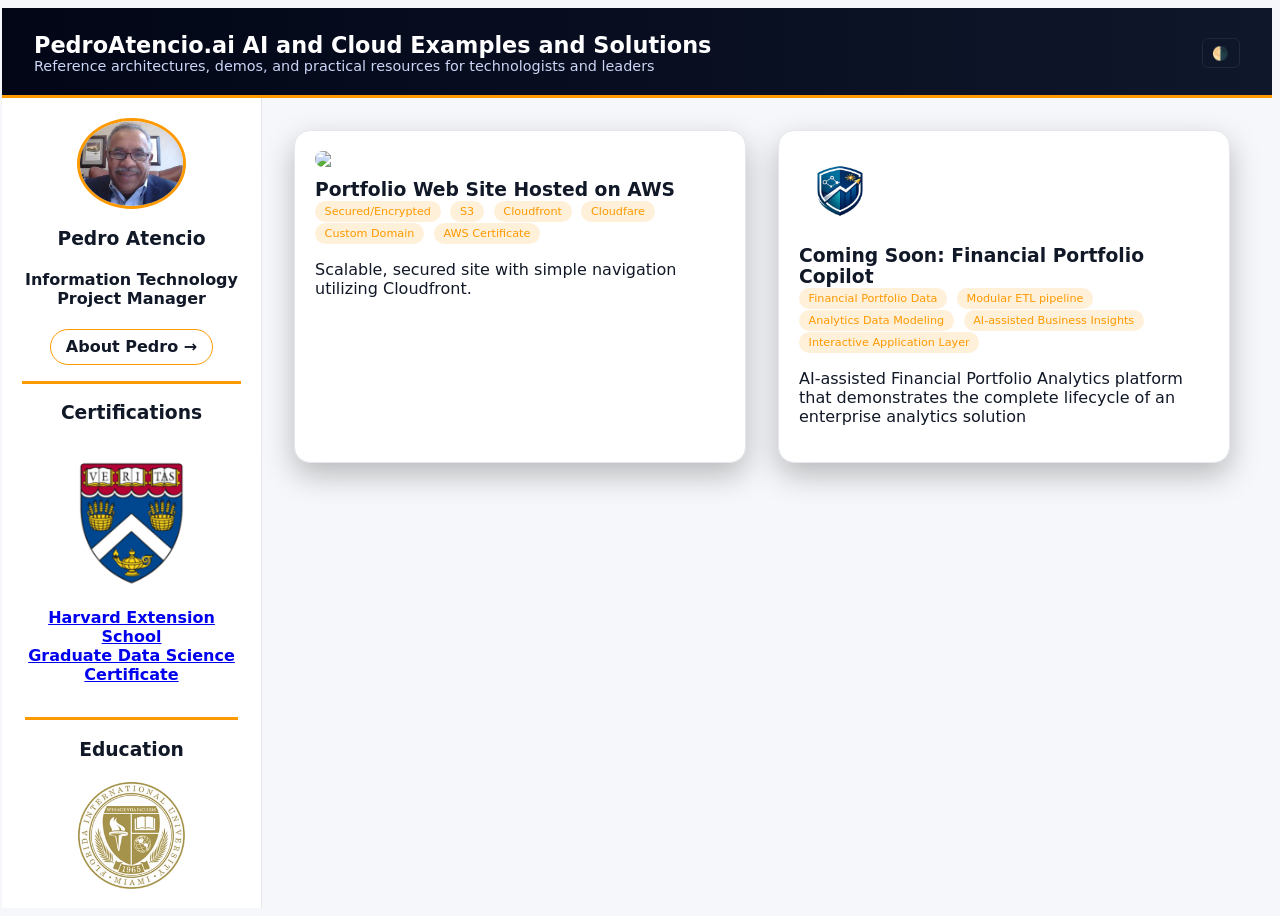
==== index.html @ a4c12444 "Initial PedroAtencio.AI website baseline" ====
<!doctype html>
<html lang="en">
  <head>
    <meta charset="UTF-8" />
    <title>PedroAtencio.AI Home</title>
    <meta name="viewport" content="width=device-width, initial-scale=1.0" />

    <link rel="stylesheet" href="css/styles.css" />

    <!-- Prevent theme flash -->
    <script>
      const theme = localStorage.getItem("theme");
      if (theme) document.documentElement.setAttribute("data-theme", theme);
    </script>
  </head>

  <body>
    <!-- Top Banner -->
    <header class="top-banner">
      <div class="banner-text">
        <h1>PedroAtencio.ai AI and Cloud Examples and Solutions</h1>
        <p>
          Reference architectures, demos, and practical resources for
          technologists and leaders
        </p>
      </div>
      <button id="theme-toggle" title="Toggle theme">🌗</button>
    </header>

    <div class="layout">
      <!-- Left Sidebar -->
      <aside class="sidebar left-sidebar">
        <section>
          <img
            src="images/profile.jpg"
            alt="Pedro Atencio photo"
            class="profile-photo"
          />

          <h3 style="text-align: center">Pedro Atencio</h3>
          <h4 style="text-align: center">
            Information Technology<br />Project Manager
          </h4>

          <div class="profile-links">
            <a
              class="bio-link"
              href="/bio/bio.html"
              aria-label="Learn more about Pedro Atencio"
            >
              About Pedro <span aria-hidden="true">→</span>
            </a>
          </div>

          <hr class="styled-line" />

          <h3 style="text-align: center">Certifications</h3>
          <div class="certifications">
            <!-- logos and links to certifications -->

            <!-- refactor: center the certifications content in a simpler and more elegant way such as CSS-->
            <table class="center-table" border="0">
              <tr>
                <td align="center">
                  <div
                    data-iframe-width="150"
                    data-iframe-height="270"
                    data-share-badge-id="ab618cfd-4761-429b-a165-e502de203070"
                    data-share-badge-host="https://www.credly.com"
                  ></div>
                  <script
                    type="text/javascript"
                    async
                    src="//cdn.credly.com/assets/utilities/embed.js"
                  ></script>
                </td>
              </tr>
              <tr>
                <td align="center">
                  <div
                    data-iframe-width="150"
                    data-iframe-height="270"
                    data-share-badge-id="4d6a7b74-8a1d-4af5-a5a0-40dae94f8fd6"
                    data-share-badge-host="https://www.credly.com"
                  ></div>
                  <script
                    type="text/javascript"
                    async
                    src="//cdn.credly.com/assets/utilities/embed.js"
                  ></script>
                </td>
              </tr>
              <tr>
                <td align="center">
                  <div
                    data-iframe-width="150"
                    data-iframe-height="270"
                    data-share-badge-id="6a0f39be-5927-431c-9cce-ddd8bdb8d7cd"
                    data-share-badge-host="https://www.credly.com"
                  ></div>
                  <script
                    type="text/javascript"
                    async
                    src="//cdn.credly.com/assets/utilities/embed.js"
                  ></script>
                </td>
              </tr>
              <tr>
                <td align="center">
                  <div
                    data-iframe-width="150"
                    data-iframe-height="270"
                    data-share-badge-id="92d1baef-35d6-44e8-af67-6367e17e5b7f"
                    data-share-badge-host="https://www.credly.com"
                  ></div>
                  <script
                    type="text/javascript"
                    async
                    src="//cdn.credly.com/assets/utilities/embed.js"
                  ></script>
                </td>
              </tr>
              <tr>
                <td>
                  <a
                    href="https://extension.harvard.edu/academics/programs/data-science-graduate-certificate/"
                    class="education-logo"
                    target="_blank"
                  >
                    <img src="images/hes-shield.png" alt="HES" />
                    <h4 style="text-align: center">
                      Harvard Extension School<br />Graduate Data Science
                      Certificate
                    </h4>
                  </a>
                </td>
              </tr>
              <tr>
                <td>
                  <hr class="styled-line" />
                  <h3 style="text-align: center">Education</h3>
                </td>
              </tr>
              <tr>
                <td>
                  <a
                    href="https://business.fiu.edu/academics/graduate/index.html"
                    class="education-logo"
                    target="_blank"
                  >
                    <img src="images/fiu-seal-sm1.png" alt="FIU" />
                    <h4 style="text-align: center">
                      Florida International University<br />Masters in Business
                      Administration
                    </h4>
                  </a>
                </td>
              </tr>
              <tr>
                <td>
                  <a
                    href="https://catalog.fiu.edu/programs/COMPSC:BS"
                    class="education-logo"
                    target="_blank"
                  >
                    <img src="images/fiu-seal-sm1.png" alt="FIU" />

                    <h4 style="text-align: center">
                      Florida International University<br />Bachelor of Computer
                      Science
                    </h4>
                  </a>
                </td>
              </tr>
              <tr>
                <td>
                  <a
                    href="https://www.mdc.edu/computerscience/"
                    class="education-logo"
                    target="_blank"
                  >
                    <img src="images/miami-dade-white-and-blue.png" alt="MDC" />
                    <h4 style="text-align: center">
                      Miami-Dade College Associate in Arts - Computer Science
                    </h4>
                  </a>
                </td>
              </tr>
            </table>
          </div>
        </section>
      </aside>

      <!-- Main Content -->
      <main class="content">
        <section class="projects-grid">
          <!-- First Project Tile-->
          <a
            href="projects/pedroatencio-ai-site/pedroatencio-ai-project.html"
            class="project-tile"
          >
            <img
              src="projects/pedroatencio-ai-site/images/pedroatencio-ai-logo.png"
              style="max-width: 20%; border-radius: 12px"
            />
            <h3>Portfolio Web Site Hosted on AWS</h3>
            <div class="tags">
              <span class="tag">Secured/Encrypted</span>
              <span class="tag">S3</span>
              <span class="tag">Cloudfront</span>
              <span class="tag">Cloudfare</span>
              <span class="tag">Custom Domain</span>
              <span class="tag">AWS Certificate</span>
            </div>
            <p>
              Scalable, secured site with simple navigation utilizing
              Cloudfront.
            </p>
          </a>

          <a
            href="projects/financial-portfolio-copilot/fpc-project.html"
            class="project-tile"
          >
            <img
              src="projects/financial-portfolio-copilot/images/fpc-logo.png"
              alt="Financial Portfolio Copilot"
              style="max-width: 20%; border-radius: 12px"
            />
            <h3>Coming Soon: Financial Portfolio Copilot</h3>
            <div class="tags">
              <span class="tag">Financial Portfolio Data</span>
              <span class="tag">Modular ETL pipeline</span>
              <span class="tag">Analytics Data Modeling</span>
              <span class="tag">AI-assisted Business Insights</span>
              <span class="tag">Interactive Application Layer</span>
            </div>
            <p>
              AI-assisted Financial Portfolio Analytics platform that
              demonstrates the complete lifecycle of an enterprise analytics
              solution
            </p>
          </a>
        </section>
      </main>
    </div>

    <script src="js/main.js" defer></script>
  </body>
</html>
---- css/styles.css ----
/* =======================
   Theme Variables
======================= */

:root {
  --bg-color: #f5f7fa;
  --text-color: #111827;
  --panel-bg: #ffffff;
  --border-color: #e5e7eb;
  --accent: #ff9900;
  --content-color: #f8f8f8; /* Standard light AWS background */
}

[data-theme="dark"] {
  --bg-color: #020617;
  --text-color: #e5e7eb;
  --panel-bg: #0f172a;
  --border-color: #1f2937;
}

/* =======================
   Base
======================= */

* {
  box-sizing: border-box;
}

body {
  /* margin: 0;*/
  font-family: system-ui, sans-serif;
  background: var(--bg-color);
  color: var(--text-color);
  overflow-x: hidden; /* prevents horizontal scroll on narrow screens */
  margin-left: 2px;
}

/* Specific style only for the page with the class "project-background" */
div.project-background {
  /*background:  var(--bg-color); */
  /* background-image: url("images/my-special-background.jpg"); */ /* Or a background image */
  /*  background-repeat: no-repeat;*/
  /* background-size: cover; */ /* Ensures the image covers the entire background */
  /* x-width: 1200px; */
  position: relative;
  margin-left: 5px;
  margin-right: 30px;
  width: 99%; /* Content takes up 100% of the width */
}

section.project-section-background {
  background: var(--bg-color);
}

/* =======================
   Top Banner (Hero)
======================= */

.top-banner {
  height: 90px; /* this makes it sticky, causes some problems with table of contents. CSS for TOC below fixes that */
  padding: 0 2rem;
  display: flex;
  align-items: center;
  justify-content: space-between;
  background: linear-gradient(90deg, #020617, #0f172a);
  color: #ffffff;
  position: sticky;
  top: 0;
  z-index: 1000;
}

.top-banner::after {
  content: "";
  position: absolute;
  bottom: 0;
  left: 0;
  width: 100%;
  height: 3px;
  background: var(--accent);
}

.banner-text h1 {
  margin: 0;
  font-size: 1.4rem;
}

.banner-text p {
  margin: 0;
  font-size: 0.9rem;
  color: #cbd5f5;
}

#theme-toggle {
  border: 1px solid #1f2937;
  background: none;
  color: #ffffff;
  border-radius: 6px;
  cursor: pointer;
  padding: 0.4rem 0.6rem;
}

/* =======================
   Layout
======================= */

.layout {
  display: grid;
  grid-template-columns: 260px 1fr 10px; /* change the right px count to 300 to enable right side bar */
  grid-template-areas: "left main right";
  min-height: calc(100vh - 90px);
}

.left-sidebar {
  grid-area: left;
}
.content {
  grid-area: main;
}
.right-sidebar {
  grid-area: right;
}

/* =======================
   Sidebars
======================= */

.sidebar {
  background: var(--panel-bg);
  padding: 1.25rem;
  border-right: 1px solid var(--border-color);
  position: sticky;
  top: 90px;
  height: calc(100vh - 90px);
  overflow-y: auto;
}

.right-sidebar {
  border-left: 1px solid var(--border-color);
  border-right: none;
  padding: 0; /* chatbot handles its own internal padding */
}

.profile-photo {
  width: 120px;
  border-radius: 50%;
  border: 3px solid var(--accent);
  margin-bottom: 0.75rem;
  max-width: 100%;
  height: auto;
  display: block;
  margin-left: auto;
  margin-right: auto;
  width: 50%; /* Optional: set a specific width, e.g., 50% or 200px */
}

/* Profile links */
.profile-links {
  display: flex;
  justify-content: center;
  margin: 0.9rem 0 1rem;
}

.bio-link {
  display: inline-flex;
  align-items: center;
  gap: 0.35rem;
  padding: 0.55rem 0.9rem;
  border: 1px solid var(--accent);
  border-radius: 999px;
  color: var(--text-color);
  text-decoration: none;
  font-weight: 700;
  line-height: 1;
  transition:
    transform 0.15s ease,
    background-color 0.15s ease,
    color 0.15s ease;
}

.bio-link:hover,
.bio-link:focus-visible {
  background: var(--accent);
  color: #111;
  transform: translateY(-1px);
  outline: none;
}

hr.styled-line {
  border: none; /* Removes default border */
  height: 3px;
  background-color: var(--accent);
}

hr.dotted-line {
  border: none; /* Removes the default solid line */
  border-top: 2px dotted; /* Creates a dotted top border */
  color: var(--accent); /* Fallback for older browsers */
  height: 2px; /* Ensures a thin line */
}

.education_logo {
  width: 50px;
  border-radius: 50%;
  margin-bottom: 0.75rem;
  max-width: 100%;
  height: auto;
  display: block;
  margin-left: auto;
  margin-right: auto;
  width: 25%; /* Optional: set a specific width, e.g., 50% or 200px */
}

.education-logo:hover {
  color: var(--accent);
}

.education-logo img {
  width: 100%;
  border-radius: 12px;
  margin-bottom: 0.75rem;
  display: block;
  margin-left: auto;
  margin-right: auto;
  width: 50%; /* Optional: set a specific width, e.g., 50% or 200px */
}

.center-text {
  text-align: center;
  /* border: 1px solid black; */
}

.center-table {
  margin-left: auto;
  margin-right: auto;
}

.equal-width-table {
  table-layout: fixed;
  text-align: center;
}

.center-image {
  display: block;
  margin-left: auto;
  margin-right: auto;
  /* width: 50%; */ /* Optional: set a specific width, e.g., 50% or 200px */
}

.profile-name {
  font-weight: 600;
  margin: 0;
}

.profile-role {
  font-size: 0.85rem;
  color: #9ca3af;
  margin-top: 0.25rem;
}

/*
.certifications img {
  width: 64px;
  margin: 0.25rem;
  border-radius: 6px;
  border: 1px solid var(--border-color);
  max-width: 100%;
  height: auto;
}

*/

.certifications img {
  display: block;
  margin-left: auto;
  margin-right: auto;
}

/*
.certifications:hover {
  color: var(--accent);
}
  */

/* =======================
   Main Content
======================= */

.content {
  padding: 2rem;
}

.content h1 {
  margin: 0;
}

.content h2 {
  margin: 0;
}

.content h3 {
  margin: 0;
}

.content h4 {
  margin: 0;
}

.content h3 {
  margin: 0;
}

.projects-grid {
  display: grid;
  grid-template-columns: repeat(auto-fill, minmax(300px, 1fr));
  gap: 2rem;
}

.project-tile {
  text-decoration: none;
  color: inherit;
  background: var(--panel-bg);
  border: 1px solid var(--border-color);
  border-radius: 16px;
  padding: 1.25rem;
  box-shadow: 0 12px 30px rgba(0, 0, 0, 0.25);
  transition:
    transform 0.2s ease,
    box-shadow 0.2s ease;
}

.project-tile:hover {
  transform: translateY(-6px);
  box-shadow: 0 20px 40px rgba(0, 0, 0, 0.35);
}

.project-tile:hover h3 {
  color: var(--accent);
}

.project-tile img {
  border-radius: 12px;
  margin-bottom: 0.75rem;
  display: block;
  height: auto;
}
/* 
.project-tile img {
  width: 100%;
  border-radius: 12px;
  margin-bottom: 0.75rem;
  display: block;
  height: auto;
}

*/

/* Tags */
.tags {
  margin-bottom: 0.5rem;
}

.tag {
  display: inline-block;
  background: rgba(255, 153, 0, 0.15);
  color: var(--accent);
  padding: 0.25rem 0.6rem;
  border-radius: 999px;
  font-size: 0.7rem;
  margin-right: 0.3rem;
}

/* =======================
   Chatbot Placeholder (legacy)
======================= */

.chatbot-placeholder {
  border: 1px dashed var(--border-color);
  padding: 1rem;
  border-radius: 12px;
  font-size: 0.85rem;
}

/* =========================
   Chatbot Panel
========================= */

.chatbot-container {
  display: flex;
  flex-direction: column;
  height: 100%;
  background: linear-gradient(180deg, var(--panel-bg), rgba(2, 6, 23, 0.95));
  border-left: 1px solid var(--border-color);
}

/* Header */
.chatbot-header {
  display: flex;
  justify-content: space-between;
  align-items: center;
  padding: 0.75rem 1rem;
  font-weight: 600;
  background: #020617;
  border-bottom: 1px solid var(--border-color);
}

.chatbot-status {
  font-size: 0.75rem;
  color: #22c55e; /* green */
}

/* Messages */
.chatbot-messages {
  flex: 1;
  padding: 1rem;
  overflow-y: auto;
  display: flex;
  flex-direction: column;
  gap: 0.75rem;
}

.chatbot-message {
  max-width: 85%;
  padding: 0.6rem 0.8rem;
  border-radius: 10px;
  font-size: 0.9rem;
  line-height: 1.4;
  word-wrap: break-word;
  overflow-wrap: anywhere;
}

.chatbot-message.bot {
  background: rgba(255, 255, 255, 0.06);
  border-left: 3px solid var(--accent);
}

.chatbot-message.user {
  align-self: flex-end;
  background: rgba(255, 153, 0, 0.15);
  color: #ffffff;
}

/* Input */
.chatbot-input {
  display: flex;
  padding: 0.75rem;
  border-top: 1px solid var(--border-color);
  background: #020617;
}

.chatbot-input input {
  flex: 1;
  background: transparent;
  border: 1px solid var(--border-color);
  color: var(--text-color);
  padding: 0.5rem 0.6rem;
  border-radius: 6px;
  font-size: 0.9rem;
  min-width: 0; /* prevents overflow in flex containers */
}

.chatbot-input input:focus {
  outline: none;
  border-color: var(--accent);
}

.chatbot-input button {
  margin-left: 0.5rem;
  background: var(--accent);
  border: none;
  color: #020617;
  padding: 0 0.75rem;
  border-radius: 6px;
  font-size: 1rem;
  cursor: pointer;
}

.chatbot-input button:hover {
  opacity: 0.9;
}

/* =======================
   Responsive
======================= */

/* to do: is this code needed?  There are comments left out from ChatGPT  */
/* Tablet: hide chatbot to keep layout clean (optional).
   If you prefer stacking chatbot on tablets too, tell me and I’ll adjust. */
@media (max-width: 1100px) {
  .layout {
    grid-template-columns: 220px 1fr;
    grid-template-areas: "left main";
  }
  .right-sidebar {
    display: none;
  }
}

/* Mobile: stack Left Sidebar -> Main -> Chatbot */
@media (max-width: 768px) {
  .layout {
    grid-template-columns: 1fr;
    grid-template-areas:
      "left"
      "main"
      "right";
  }

  /* Make sidebars behave like normal blocks on mobile */
  .sidebar {
    position: relative;
    top: auto;
    height: auto;
    overflow: visible;
    border-right: none;
  }

  /* Show left sidebar */
  .left-sidebar {
    display: block;
    border-bottom: 1px solid var(--border-color);
  }

  /* Show chatbot stacked under projects */
  .right-sidebar {
    display: block;
    border-left: none;
    border-top: 1px solid var(--border-color);
    padding: 0;
  }

  /* Tighter mobile spacing */
  .content {
    padding: 1.25rem;
  }

  .projects-grid {
    grid-template-columns: 1fr;
    gap: 1.25rem;
  }

  /* Center left-sidebar content nicely */
  .profile-photo {
    display: block;
    margin: 0 auto 0.75rem;
  }

  .profile-name,
  .profile-role {
    text-align: center;
  }

  .certifications {
    display: flex;
    justify-content: center; /* Centers content horizontally */
    align-items: center; /* Centers content vertically */
    height: 100%; /* Ensure the container has a defined height */
  }
}

/*  new code as of 1/24 to add chatbox heather style */

/* ===============================
   Chatbot Panel – Right Sidebar
   =============================== */

.chatbot-panel {
  display: flex;
  flex-direction: column;
  height: 100%;
  background: linear-gradient(180deg, #0b1220, #060a14);
  border-left: 1px solid rgba(255, 255, 255, 0.08);
}

/* Header */
.chatbot-header {
  display: flex;
  justify-content: space-between;
  align-items: center;
  padding: 12px 14px;
  background: linear-gradient(180deg, #111827, #0b1220);
  border-bottom: 1px solid rgba(255, 255, 255, 0.1);
}

.chatbot-title {
  display: flex;
  align-items: center;
  gap: 10px;
}

.chatbot-badge {
  font-size: 1.2rem;
}

.chatbot-header h2 {
  margin: 0;
  font-size: 0.95rem;
  font-weight: 600;
  color: #f9fafb; /* <-- fixes black-on-black */
}

.chatbot-subtitle {
  margin: 0;
  font-size: 0.7rem;
  color: #9ca3af;
}

/* Header actions */
.chatbot-header-actions {
  display: flex;
  align-items: center;
}

.chatbot-icon-btn {
  background: transparent;
  border: none;
  color: #9ca3af;
  font-size: 1rem;
  cursor: pointer;
}

.chatbot-icon-btn:hover {
  color: #f9fafb;
}

/* 1/24/2026 second set of code to correct the default chatbox color to match what is active on the page */

/* ===============================
   Chatbot Panel – Theme-aware
   =============================== */

/* Default (Light theme) values */
:root {
  --chat-panel-bg: #ffffff;
  --chat-panel-border: rgba(0, 0, 0, 0.1);

  --chat-header-bg: #f3f4f6;
  --chat-header-border: rgba(0, 0, 0, 0.1);

  --chat-title: #111827;
  --chat-subtitle: #6b7280;

  --chat-icon: #6b7280;
  --chat-icon-hover: #111827;
}

/* Dark theme values (matches your existing toggle that sets data-theme) */
html[data-theme="dark"] {
  --chat-panel-bg: linear-gradient(180deg, #0b1220, #060a14);
  --chat-panel-border: rgba(255, 255, 255, 0.1);

  --chat-header-bg: linear-gradient(180deg, #111827, #0b1220);
  --chat-header-border: rgba(255, 255, 255, 0.12);

  --chat-title: #f9fafb;
  --chat-subtitle: #9ca3af;

  --chat-icon: #9ca3af;
  --chat-icon-hover: #f9fafb;
}

/* Apply variables */
.chatbot-panel {
  display: flex;
  flex-direction: column;
  height: 100%;
  background: var(--chat-panel-bg);
  border-left: 1px solid var(--chat-panel-border);
}

.chatbot-header {
  display: flex;
  justify-content: space-between;
  align-items: center;
  padding: 12px 14px;
  background: var(--chat-header-bg);
  border-bottom: 1px solid var(--chat-header-border);
}

.chatbot-title {
  display: flex;
  align-items: center;
  gap: 10px;
}

.chatbot-badge {
  font-size: 1.2rem;
}

.chatbot-header h2 {
  margin: 0;
  font-size: 0.95rem;
  font-weight: 600;
  color: var(--chat-title);
}

.chatbot-subtitle {
  margin: 0;
  font-size: 0.7rem;
  color: var(--chat-subtitle);
}

.chatbot-icon-btn {
  background: transparent;
  border: none;
  color: var(--chat-icon);
  font-size: 1rem;
  cursor: pointer;
}

.chatbot-icon-btn:hover {
  color: var(--chat-icon-hover);
}

/* added to correct the black background in the chat form */

/* ===============================
   Chatbot Input / Footer – Theme-aware
   =============================== */

/* Variables */
:root {
  --chat-input-bg: #ffffff;
  --chat-input-border: #d1d5db;
  --chat-input-text: #111827;
  --chat-input-placeholder: #9ca3af;

  --chat-send-bg: #ff9900;
  --chat-send-bg-hover: #1d4ed8;
  --chat-send-text: #ffffff;

  --chat-hint-text: #6b7280;
  --chat-footer-border: rgba(0, 0, 0, 0.08);
}

html[data-theme="dark"] {
  --chat-input-bg: #0b1220;
  --chat-input-border: rgba(255, 255, 255, 0.15);
  --chat-input-text: #f9fafb;
  --chat-input-placeholder: #9ca3af;

  --chat-send-bg: #3b82f6;
  --chat-send-bg-hover: #2563eb;

  --chat-hint-text: #9ca3af;
  --chat-footer-border: rgba(255, 255, 255, 0.1);
}

/* Footer container */
.chatbot-footer {
  padding: 10px 12px;
  border-top: 1px solid var(--chat-footer-border);
  background: transparent;
}

/* Form */
.chatbot-form {
  display: flex;
  flex-direction: column;
  gap: 6px;
}

/* Text input */
.chatbot-input {
  width: 100%;
  min-height: 44px;
  resize: none;
  padding: 8px 10px;

  background: var(--chat-input-bg);
  color: var(--chat-input-text);

  border: 1px solid var(--chat-input-border);
  border-radius: 6px;

  font-size: 0.85rem;
  line-height: 1.3;
}

.chatbot-input::placeholder {
  color: var(--chat-input-placeholder);
}

.chatbot-input:focus {
  outline: none;
  border-color: #2563eb;
  box-shadow: 0 0 0 1px rgba(37, 99, 235, 0.4);
}

/* Controls row */
.chatbot-controls {
  display: flex;
  justify-content: space-between;
  align-items: center;
}

/* Hint text */
.chatbot-hint {
  font-size: 0.65rem;
  color: var(--chat-hint-text);
}

/* Send button */
.chatbot-send {
  background: var(--chat-send-bg);
  color: var(--chat-send-text);
  border: none;
  padding: 6px 12px;
  font-size: 0.75rem;
  border-radius: 6px;
  cursor: pointer;
}

.chatbot-send:hover {
  background: var(--chat-send-bg-hover);
}

/* =========================
   Table of Contents
========================= */

/* Fix TOC anchor offset for sticky top banner */
.project-background h2,
.project-background h3,
.project-background h4,
.project-section-background h2,
.project-section-background h3,
.project-section-background h4 {
  scroll-margin-top: 110px; /* 90px banner + a little breathing room */
}

.toc {
  margin-top: 1rem;
  padding: 0.9rem;
  border: 1px solid var(--border-color);
  border-radius: 12px;
  background: rgba(255, 255, 255, 0.03);
}

.toc-title {
  font-weight: 700;
  font-size: 0.85rem;
  margin-bottom: 0.6rem;
  letter-spacing: 0.03em;
}

.toc-list {
  list-style: none;
  padding: 0;
  margin: 0;
  display: grid;
  gap: 0.35rem;
}

.toc-list a {
  text-decoration: none;
  color: var(--text-color);
  border-left: 3px solid transparent;
  padding: 0.25rem 0.25rem 0.25rem 0.5rem;
  border-radius: 8px;
  transition: all 0.15s ease;
}

/* Hover accent */
.toc-list a:hover {
  color: var(--accent);
  background: rgba(255, 153, 0, 0.1);
  border-left-color: var(--accent);
}

/* Indent H3 */
.toc-list a[data-level="3"] {
  margin-left: 0.75rem;
  font-size: 0.85rem;
  opacity: 0.9;
}

/* Bottom spacing */
.toc-bottom {
  margin-top: 3rem;
}

nav a:hover {
  color: var(--accent);
  background: rgba(255, 153, 0, 0.1);
  border-left-color: var(--accent);
}

/* Centered link */
.centered-link {
  /* Changes anchor from inline to flex container */
  display: flex;

  /* Stacks the image and text vertically */
  flex-direction: column;

  /* Centers both items horizontally */
  align-items: center;

  /* Adds clean spacing between image and text */
  gap: 10px;

  /* Removes default hyperlink underline */
  text-decoration: none;

  /* Optional text styling */
  color: #333;
  font-family: sans-serif;
}
.centered-link:hover,
.centered-link:focus-visible {
  background: var(--accent);
  color: #111;
  transform: translateY(-1px);
  outline: none;
}
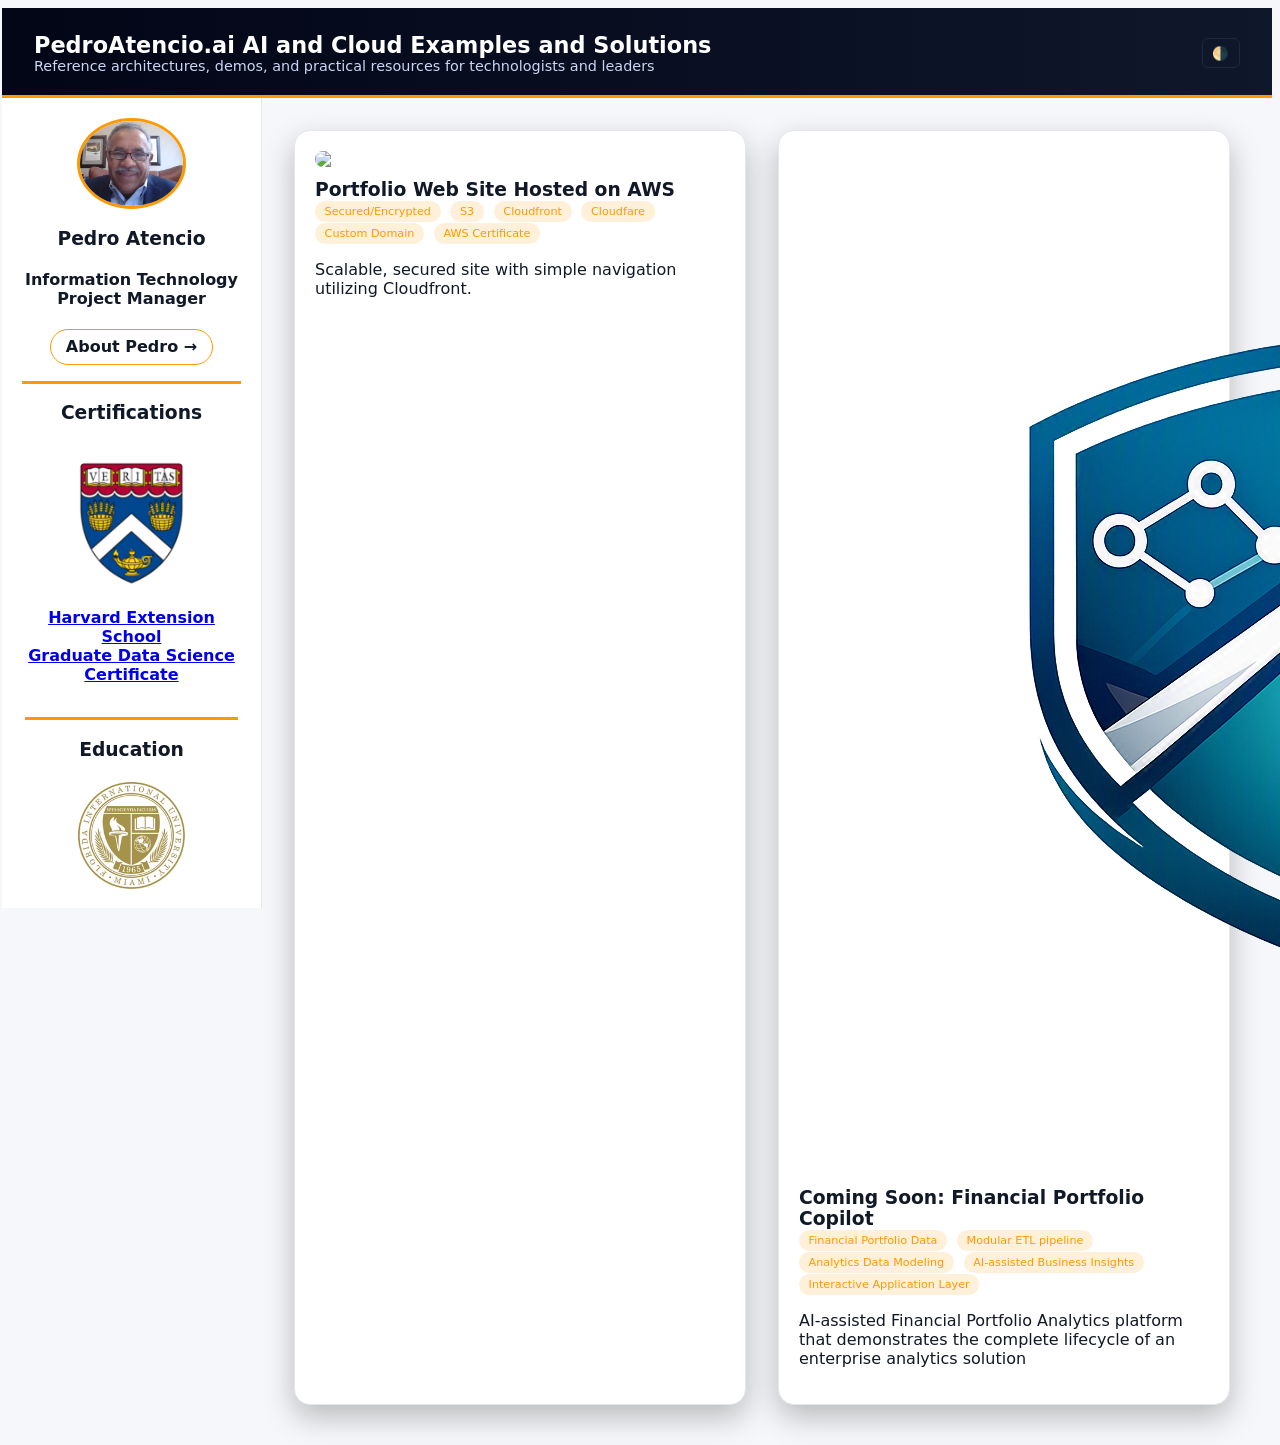
==== commit ce5a7264: "Improve responsive layout for mobile devices" ====
--- a/index.html
+++ b/index.html
@@ -201,7 +201,7 @@
           >
             <img
               src="projects/pedroatencio-ai-site/images/pedroatencio-ai-logo.png"
-              style="max-width: 20%; border-radius: 12px"
+             
             />
             <h3>Portfolio Web Site Hosted on AWS</h3>
             <div class="tags">
@@ -225,7 +225,7 @@
             <img
               src="projects/financial-portfolio-copilot/images/fpc-logo.png"
               alt="Financial Portfolio Copilot"
-              style="max-width: 20%; border-radius: 12px"
+             
             />
             <h3>Coming Soon: Financial Portfolio Copilot</h3>
             <div class="tags">
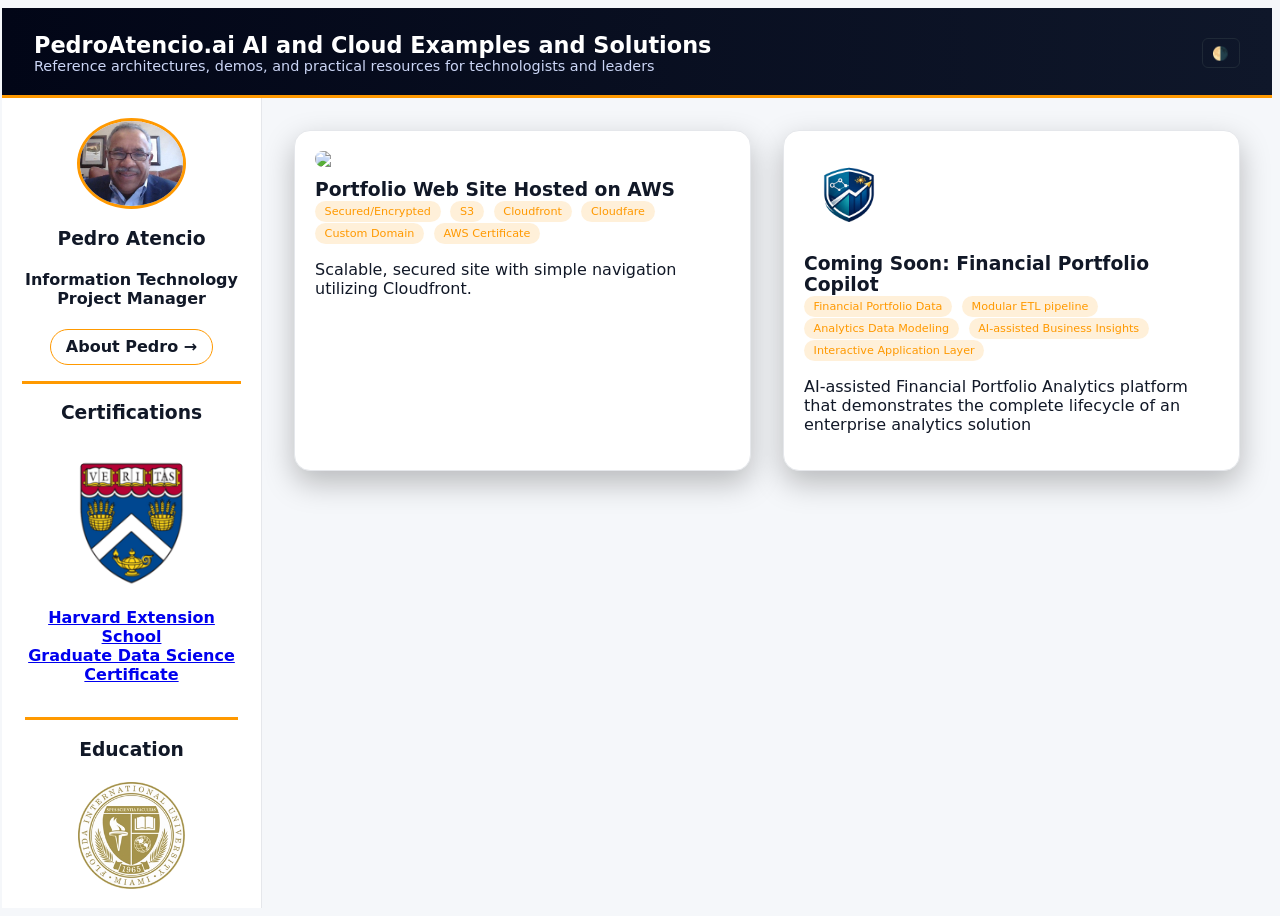
==== commit 973b1a8a: "Polish responsive layouts for mobile and tablet" ====
--- a/index.html
+++ b/index.html
@@ -54,8 +54,8 @@
 
           <hr class="styled-line" />
 
-          <h3 style="text-align: center">Certifications</h3>
-          <div class="certifications">
+          <h3 class="mobile-optional-heading" style="text-align: center">Certifications</h3>
+          <div class="certifications mobile-optional-content">
             <!-- logos and links to certifications -->
 
             <!-- refactor: center the certifications content in a simpler and more elegant way such as CSS-->
--- a/css/styles.css
+++ b/css/styles.css
@@ -26,6 +26,12 @@
   box-sizing: border-box;
 }
 
+/* Responsive media defaults */
+img {
+  max-width: 100%;
+  height: auto;
+}
+
 body {
   /* margin: 0;*/
   font-family: system-ui, sans-serif;
@@ -35,17 +41,14 @@
   margin-left: 2px;
 }
 
-/* Specific style only for the page with the class "project-background" */
+/* Project content container */
 div.project-background {
-  /*background:  var(--bg-color); */
-  /* background-image: url("images/my-special-background.jpg"); */ /* Or a background image */
-  /*  background-repeat: no-repeat;*/
-  /* background-size: cover; */ /* Ensures the image covers the entire background */
-  /* x-width: 1200px; */
   position: relative;
-  margin-left: 5px;
-  margin-right: 30px;
-  width: 99%; /* Content takes up 100% of the width */
+  width: 100%;
+  max-width: 100%;
+  min-width: 0;
+  margin: 0;
+  padding: 0 1rem;
 }
 
 section.project-section-background {
@@ -57,7 +60,8 @@
 ======================= */
 
 .top-banner {
-  height: 90px; /* this makes it sticky, causes some problems with table of contents. CSS for TOC below fixes that */
+  min-height: 90px;
+  height: auto;
   padding: 0 2rem;
   display: flex;
   align-items: center;
@@ -105,8 +109,8 @@
 
 .layout {
   display: grid;
-  grid-template-columns: 260px 1fr 10px; /* change the right px count to 300 to enable right side bar */
-  grid-template-areas: "left main right";
+  grid-template-columns: 260px minmax(0, 1fr);
+  grid-template-areas: "left main";
   min-height: calc(100vh - 90px);
 }
 
@@ -115,6 +119,7 @@
 }
 .content {
   grid-area: main;
+  min-width: 0;
 }
 .right-sidebar {
   grid-area: right;
@@ -338,10 +343,13 @@
 }
 
 .project-tile img {
+  width: 90px;
+  max-width: 30%;
+  height: auto;
+  object-fit: contain;
   border-radius: 12px;
   margin-bottom: 0.75rem;
   display: block;
-  height: auto;
 }
 /* 
 .project-tile img {
@@ -482,30 +490,36 @@
    Responsive
 ======================= */
 
-/* to do: is this code needed?  There are comments left out from ChatGPT  */
-/* Tablet: hide chatbot to keep layout clean (optional).
-   If you prefer stacking chatbot on tablets too, tell me and I’ll adjust. */
 @media (max-width: 1100px) {
   .layout {
-    grid-template-columns: 220px 1fr;
+    grid-template-columns: 220px minmax(0, 1fr);
     grid-template-areas: "left main";
   }
-  .right-sidebar {
+}
+
+@media (max-width: 768px) {
+  .top-banner {
+    min-height: 70px;
+    padding: 0.75rem 1rem;
+    gap: 0.75rem;
+  }
+
+  .banner-text h1 {
+    font-size: 1.05rem;
+    line-height: 1.25;
+  }
+
+  .banner-text p {
     display: none;
   }
-}
-
-/* Mobile: stack Left Sidebar -> Main -> Chatbot */
-@media (max-width: 768px) {
+
   .layout {
-    grid-template-columns: 1fr;
+    grid-template-columns: minmax(0, 1fr);
     grid-template-areas:
       "left"
-      "main"
-      "right";
-  }
-
-  /* Make sidebars behave like normal blocks on mobile */
+      "main";
+  }
+
   .sidebar {
     position: relative;
     top: auto;
@@ -514,31 +528,24 @@
     border-right: none;
   }
 
-  /* Show left sidebar */
   .left-sidebar {
     display: block;
     border-bottom: 1px solid var(--border-color);
   }
 
-  /* Show chatbot stacked under projects */
-  .right-sidebar {
-    display: block;
-    border-left: none;
-    border-top: 1px solid var(--border-color);
-    padding: 0;
-  }
-
-  /* Tighter mobile spacing */
   .content {
     padding: 1.25rem;
   }
 
   .projects-grid {
-    grid-template-columns: 1fr;
+    grid-template-columns: minmax(0, 1fr);
     gap: 1.25rem;
   }
 
-  /* Center left-sidebar content nicely */
+  div.project-background {
+    padding: 0 1rem;
+  }
+
   .profile-photo {
     display: block;
     margin: 0 auto 0.75rem;
@@ -551,9 +558,9 @@
 
   .certifications {
     display: flex;
-    justify-content: center; /* Centers content horizontally */
-    align-items: center; /* Centers content vertically */
-    height: 100%; /* Ensure the container has a defined height */
+    justify-content: center;
+    align-items: center;
+    height: 100%;
   }
 }
 
@@ -913,3 +920,212 @@
   transform: translateY(-1px);
   outline: none;
 }
+
+
+/* =======================
+   Pass 2 - Responsive polish
+======================= */
+
+/* Responsive project intro: hero image + technology cards */
+.project-intro-grid {
+  display: grid;
+  grid-template-columns: minmax(0, 1.1fr) minmax(340px, 0.9fr);
+  gap: 1.5rem;
+  align-items: center;
+  margin: 1rem 0 1.5rem;
+}
+
+.project-hero-panel {
+  min-width: 0;
+  text-align: center;
+}
+
+.project-hero-image {
+  display: block;
+  width: 100%;
+  max-width: 760px;
+  height: auto;
+  margin: 0 auto;
+  border-radius: 12px;
+}
+
+.project-logo-image {
+  width: min(100%, 360px);
+  object-fit: contain;
+}
+
+.technology-panel {
+  border: 1px solid var(--accent);
+  border-radius: 12px;
+  overflow: hidden;
+  background: var(--panel-bg);
+}
+
+.technology-panel-title {
+  margin: 0;
+  padding: 0.7rem 1rem;
+  background: var(--accent);
+  color: #111827;
+  text-align: center;
+  font-size: 0.95rem;
+}
+
+.technology-grid {
+  display: grid;
+  grid-template-columns: repeat(3, minmax(0, 1fr));
+  gap: 0.8rem;
+  padding: 1rem;
+}
+
+.technology-grid-compact {
+  grid-template-columns: repeat(2, minmax(0, 1fr));
+}
+
+.technology-card {
+  display: flex;
+  flex-direction: column;
+  align-items: center;
+  justify-content: center;
+  gap: 0.45rem;
+  min-width: 0;
+  padding: 0.55rem;
+  border-radius: 10px;
+  color: var(--text-color);
+  text-decoration: none;
+  text-align: center;
+  font-size: 0.8rem;
+  font-weight: 650;
+  transition: transform 0.15s ease, background 0.15s ease;
+}
+
+.technology-card:hover,
+.technology-card:focus-visible {
+  background: rgba(255, 153, 0, 0.12);
+  transform: translateY(-2px);
+  outline: none;
+}
+
+.technology-card img {
+  display: block;
+  width: 64px;
+  height: 64px;
+  object-fit: contain;
+  margin: 0 auto;
+}
+
+/* Whiteboard/Figma comparison */
+.design-comparison {
+  display: grid;
+  grid-template-columns: repeat(2, minmax(0, 1fr));
+  gap: 1rem;
+  margin: 1.25rem auto;
+}
+
+.design-comparison-title {
+  grid-column: 1 / -1;
+  margin: 0;
+  padding: 0.65rem 1rem;
+  border-radius: 10px;
+  background: var(--accent);
+  color: #111827;
+  text-align: center;
+}
+
+.design-card {
+  margin: 0;
+  padding: 0.8rem;
+  border: 1px solid var(--border-color);
+  border-radius: 12px;
+  background: var(--panel-bg);
+}
+
+.design-card figcaption {
+  margin-bottom: 0.65rem;
+  text-align: center;
+  font-weight: 700;
+}
+
+.design-card img {
+  display: block;
+  width: 100%;
+  max-height: 520px;
+  object-fit: contain;
+  margin: 0 auto;
+  border-radius: 10px;
+}
+
+/* Genuine data tables may scroll instead of forcing page width */
+.table-scroll {
+  width: 100%;
+  overflow-x: auto;
+  -webkit-overflow-scrolling: touch;
+}
+
+.project-summary-table {
+  width: 90%;
+  border-collapse: collapse;
+}
+
+.project-summary-table td {
+  padding: 0.5rem 0.65rem;
+  border-bottom: 1px solid var(--border-color);
+  vertical-align: top;
+}
+
+.prompt-example {
+  width: min(100%, 850px);
+  margin: 1rem auto;
+  padding: 1rem 1.15rem;
+  border: 1px solid #bfedd2;
+  border-left: 4px solid var(--accent);
+  border-radius: 10px;
+  background: var(--panel-bg);
+}
+
+.prompt-example p {
+  margin: 0;
+}
+
+@media (max-width: 980px) {
+  .project-intro-grid {
+    grid-template-columns: 1fr;
+  }
+
+  .technology-grid {
+    grid-template-columns: repeat(3, minmax(0, 1fr));
+  }
+}
+
+@media (max-width: 700px) {
+  .design-comparison {
+    grid-template-columns: 1fr;
+  }
+
+  .technology-grid {
+    grid-template-columns: repeat(2, minmax(0, 1fr));
+  }
+
+  .project-summary-table {
+    width: 100%;
+  }
+
+  /* Keep mobile visitors focused on project content; credentials remain on Bio page. */
+  .mobile-optional-heading,
+  .mobile-optional-content {
+    display: none;
+  }
+}
+
+@media (max-width: 430px) {
+  .technology-grid,
+  .technology-grid-compact {
+    grid-template-columns: repeat(2, minmax(0, 1fr));
+    padding: 0.75rem;
+    gap: 0.55rem;
+  }
+
+  .technology-card img {
+    width: 52px;
+    height: 52px;
+  }
+}
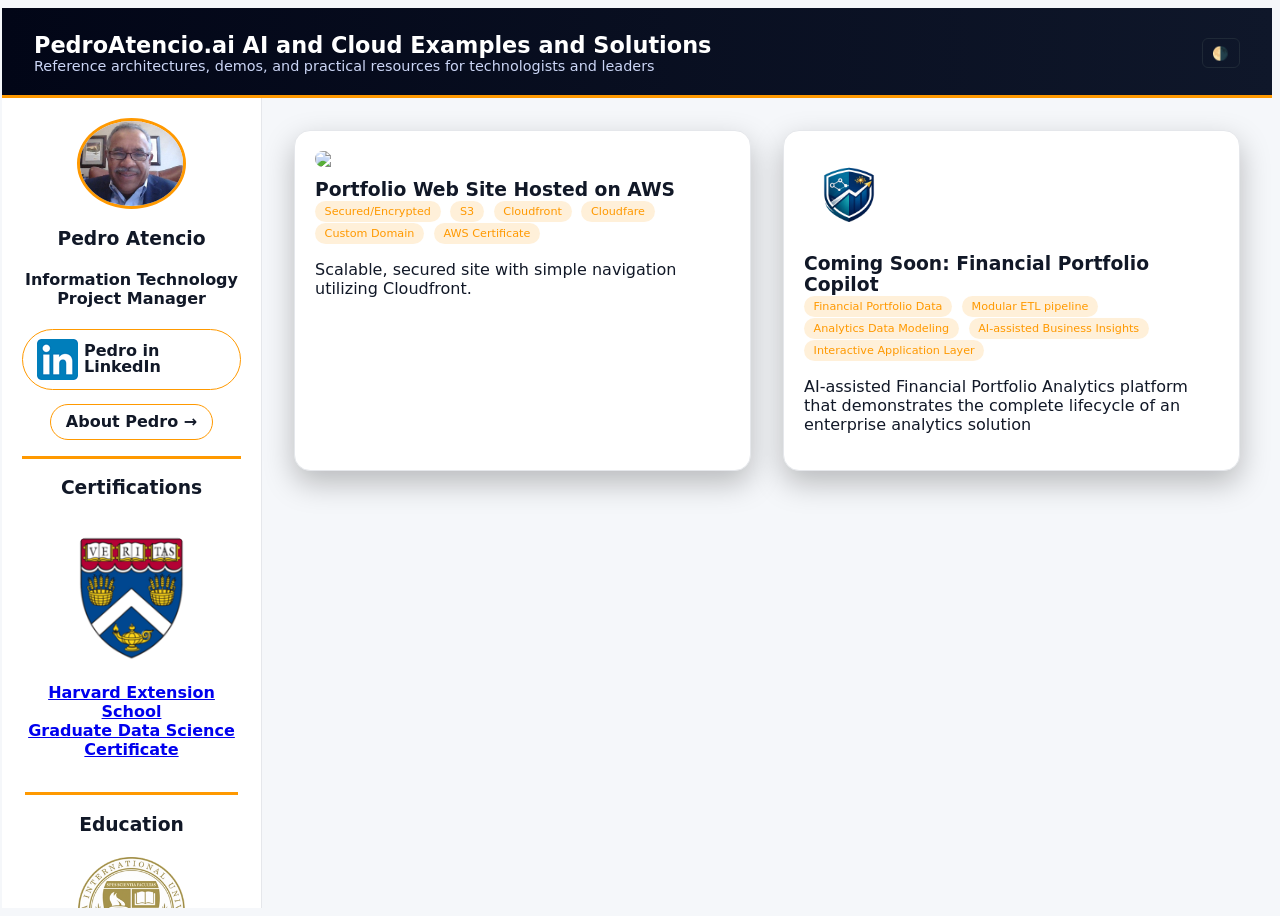
==== commit 8a199b40: "Add LinkedIn profile link to homepage" ====
--- a/index.html
+++ b/index.html
@@ -42,6 +42,17 @@
             Information Technology<br />Project Manager
           </h4>
 
+          <div>
+            <a
+              class="bio-link"
+              href="https://www.linkedin.com/in/pedroatencio/"
+              aria-label="Pedro Atencio in LinkedIn"
+            >
+              <img src="images/linkedin.png" alt="LinkedIn" />
+              Pedro in LinkedIn
+            </a>
+          </div>
+
           <div class="profile-links">
             <a
               class="bio-link"
@@ -54,7 +65,9 @@
 
           <hr class="styled-line" />
 
-          <h3 class="mobile-optional-heading" style="text-align: center">Certifications</h3>
+          <h3 class="mobile-optional-heading" style="text-align: center">
+            Certifications
+          </h3>
           <div class="certifications mobile-optional-content">
             <!-- logos and links to certifications -->
 
@@ -201,7 +214,6 @@
           >
             <img
               src="projects/pedroatencio-ai-site/images/pedroatencio-ai-logo.png"
-             
             />
             <h3>Portfolio Web Site Hosted on AWS</h3>
             <div class="tags">
@@ -225,7 +237,6 @@
             <img
               src="projects/financial-portfolio-copilot/images/fpc-logo.png"
               alt="Financial Portfolio Copilot"
-             
             />
             <h3>Coming Soon: Financial Portfolio Copilot</h3>
             <div class="tags">
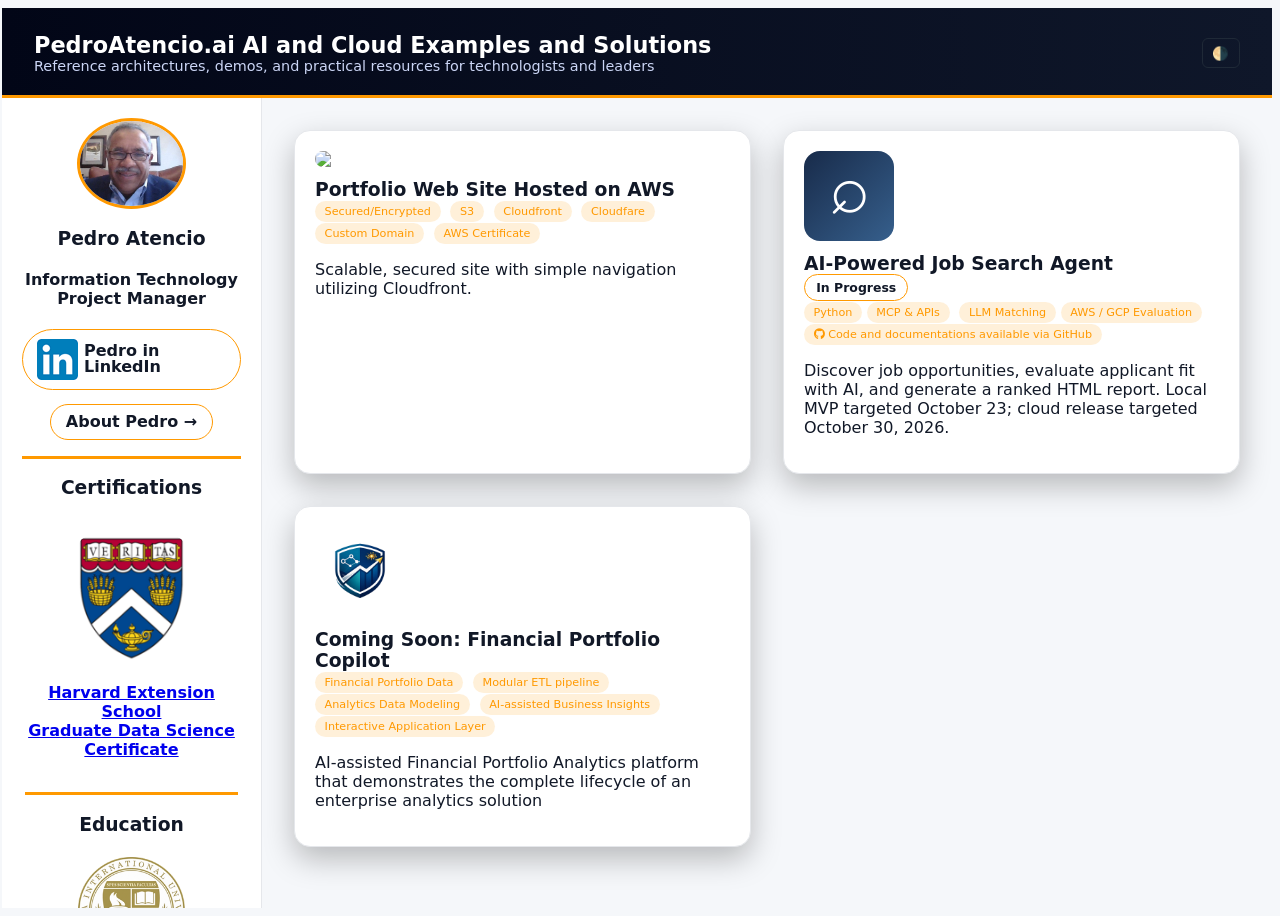
==== commit 85728463: "Addition of the job-search-agent changes and minor updates" ====
--- a/index.html
+++ b/index.html
@@ -6,6 +6,10 @@
     <meta name="viewport" content="width=device-width, initial-scale=1.0" />
 
     <link rel="stylesheet" href="css/styles.css" />
+    <link
+      rel="stylesheet"
+      href="https://cdnjs.cloudflare.com/ajax/libs/font-awesome/6.0.0-beta3/css/all.min.css"
+    />
 
     <!-- Prevent theme flash -->
     <script>
@@ -231,6 +235,30 @@
           </a>
 
           <a
+            href="projects/job-search-agent/job-search-agent.html"
+            class="project-tile"
+          >
+            <div class="jsa-tile-icon" aria-hidden="true">⌕</div>
+            <h3>AI-Powered Job Search Agent</h3>
+            <span class="jsa-status jsa-status-progress">In Progress</span>
+            <div class="tags">
+              <span class="tag">Python</span
+              ><span class="tag">MCP &amp; APIs</span>
+              <span class="tag">LLM Matching</span
+              ><span class="tag">AWS / GCP Evaluation</span>
+              <span class="tag"
+                ><i class="fab fa-github"></i> Code and documentations available
+                via GitHub</span
+              >
+            </div>
+            <p>
+              Discover job opportunities, evaluate applicant fit with AI, and
+              generate a ranked HTML report. Local MVP targeted October 23;
+              cloud release targeted October 30, 2026.
+            </p>
+          </a>
+
+          <a
             href="projects/financial-portfolio-copilot/fpc-project.html"
             class="project-tile"
           >
--- a/css/styles.css
+++ b/css/styles.css
@@ -1129,3 +1129,34 @@
     height: 52px;
   }
 }
+
+/* Job Search Agent project — scoped additions */
+.jsa-page {max-width:1100px; margin:0 auto; padding:1.25rem 1rem 3rem;}
+.jsa-page p,.jsa-page li {line-height:1.65;}
+.jsa-eyebrow {font-weight:700;letter-spacing:.09em;text-transform:uppercase;font-size:.78rem;color:var(--accent);}
+.jsa-lead {font-size:1.1rem;max-width:75ch;}
+.jsa-meta,.jsa-actions,.jsa-chips {display:flex;flex-wrap:wrap;gap:.65rem;align-items:center;}
+.jsa-status {display:inline-block;border:1px solid var(--border-color);padding:.3rem .7rem;border-radius:999px;font-size:.78rem;font-weight:700;}
+.jsa-status-progress {color:var(--text-color);background:var(--panel-bg);border-color:var(--accent);}
+.jsa-status-complete {background:var(--panel-bg);border-color:#22a06b;}
+.jsa-status-planned {background:var(--panel-bg);}
+.jsa-button {display:inline-flex;align-items:center;justify-content:center;padding:.65rem .9rem;border:1px solid var(--border-color);border-radius:9px;text-decoration:none;color:var(--text-color);background:var(--panel-bg);font-weight:650;}
+.jsa-button:hover,.jsa-button:focus-visible {border-color:var(--accent);outline-offset:3px;}
+.jsa-button[aria-disabled="true"] {opacity:.65;cursor:not-allowed;}
+.jsa-note {font-size:.85rem;opacity:.82;}
+.jsa-panel {background:var(--panel-bg);border:1px solid var(--border-color);border-radius:14px;padding:1.25rem;margin:1.2rem 0;min-width:0;}
+.jsa-panel h2 {margin-top:0;}
+.jsa-grid {display:grid;grid-template-columns:repeat(2,minmax(0,1fr));gap:1rem;}
+.jsa-grid .jsa-panel {margin:0;}
+.jsa-table-wrap {overflow-x:auto;}
+.jsa-table {width:100%;border-collapse:collapse;min-width:590px;}
+.jsa-table th,.jsa-table td {padding:.8rem;text-align:left;border-bottom:1px solid var(--border-color);vertical-align:top;}
+.jsa-table th {background:var(--bg-color);}
+.jsa-list {padding-left:1.4rem;}
+.jsa-steps {display:flex;flex-wrap:wrap;gap:.55rem;align-items:stretch;}
+.jsa-step {flex:1 1 145px;background:var(--bg-color);border:1px solid var(--border-color);border-radius:10px;padding:.85rem;text-align:center;}
+.jsa-step strong {display:block;}
+.jsa-tile-icon {width:90px;height:90px;border-radius:16px;background:linear-gradient(135deg,#182b4a,#365f8c);color:#fff;font-size:4.3rem;line-height:75px;text-align:center;margin-bottom:.75rem;}
+.jsa-page a:not(.jsa-button) {color:inherit;text-decoration-color:var(--accent);text-underline-offset:3px;}
+.jsa-page :target {scroll-margin-top:115px;}
+@media(max-width:720px) {.jsa-grid{grid-template-columns:1fr}.jsa-page{padding:.8rem}.jsa-panel{padding:1rem}.jsa-page h1{font-size:1.65rem}}
